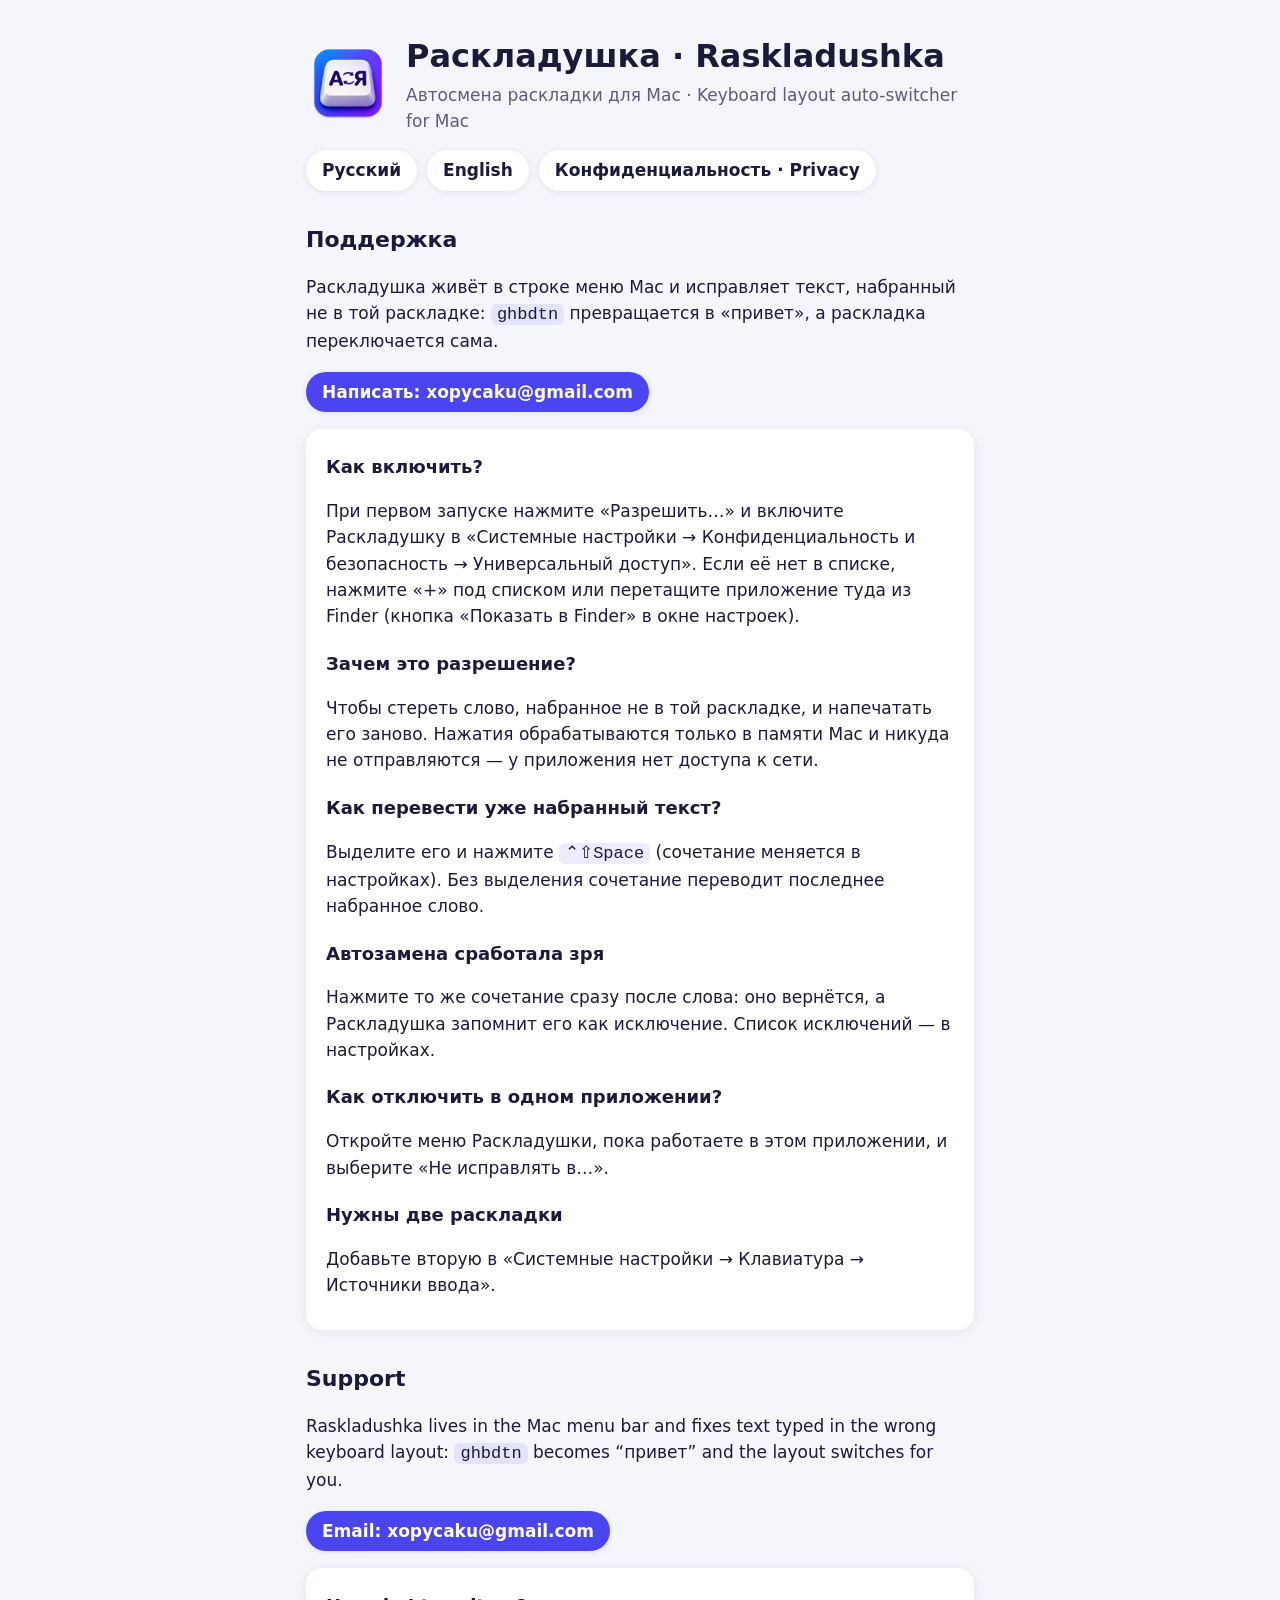
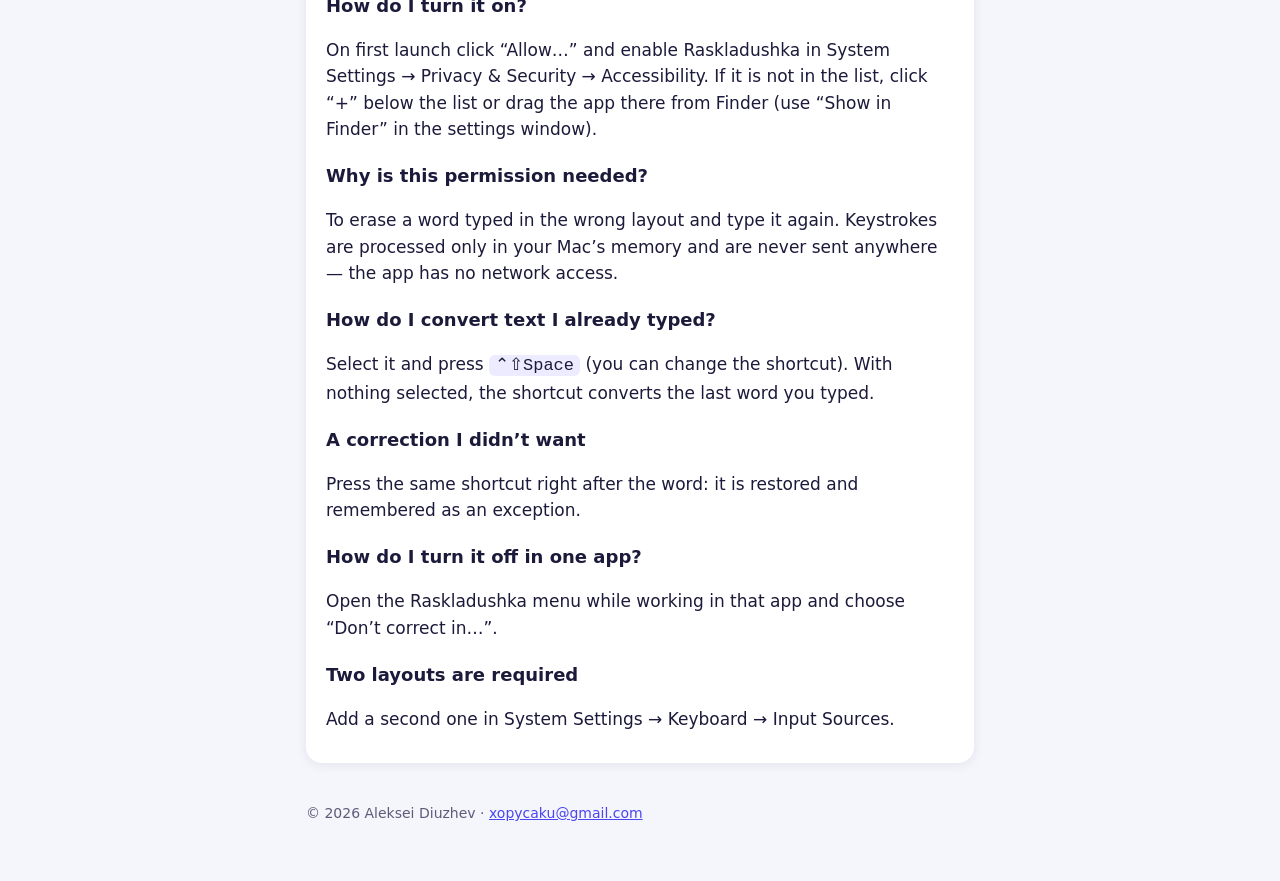
==== index.html @ 7c5e3231 "Raskladushka: support and privacy pages" ====
<!doctype html>
<html lang="ru">
<head>
<meta charset="utf-8">
<meta name="viewport" content="width=device-width, initial-scale=1">
<title>Раскладушка: поддержка</title>
<link rel="icon" href="icon.png">
<link rel="stylesheet" href="style.css">
</head>
<body>
<main>
  <header>
    <img src="icon.png" alt="">
    <div>
      <h1>Раскладушка · Raskladushka</h1>
      <div class="muted">Автосмена раскладки для Mac · Keyboard layout auto-switcher for Mac</div>
    </div>
  </header>
  <nav><a href="#ru">Русский</a><a href="#en">English</a><a href="privacy.html">Конфиденциальность · Privacy</a></nav>

  <section id="ru">
    <h2>Поддержка</h2>
    <p>Раскладушка живёт в строке меню Mac и исправляет текст, набранный не в той раскладке:
      <code>ghbdtn</code> превращается в «привет», а раскладка переключается сама.</p>
    <p><a class="button" href="mailto:xopycaku@gmail.com?subject=Raskladushka">Написать: xopycaku@gmail.com</a></p>
    <div class="panel">
      <h3>Как включить?</h3>
      <p>При первом запуске нажмите «Разрешить…» и включите Раскладушку в «Системные настройки →
        Конфиденциальность и безопасность → Универсальный доступ». Если её нет в списке, нажмите «+» под списком
        или перетащите приложение туда из Finder (кнопка «Показать в Finder» в окне настроек).</p>
      <h3>Зачем это разрешение?</h3>
      <p>Чтобы стереть слово, набранное не в той раскладке, и напечатать его заново. Нажатия обрабатываются
        только в памяти Mac и никуда не отправляются — у приложения нет доступа к сети.</p>
      <h3>Как перевести уже набранный текст?</h3>
      <p>Выделите его и нажмите <code>⌃⇧Space</code> (сочетание меняется в настройках). Без выделения
        сочетание переводит последнее набранное слово.</p>
      <h3>Автозамена сработала зря</h3>
      <p>Нажмите то же сочетание сразу после слова: оно вернётся, а Раскладушка запомнит его как исключение.
        Список исключений — в настройках.</p>
      <h3>Как отключить в одном приложении?</h3>
      <p>Откройте меню Раскладушки, пока работаете в этом приложении, и выберите «Не исправлять в…».</p>
      <h3>Нужны две раскладки</h3>
      <p>Добавьте вторую в «Системные настройки → Клавиатура → Источники ввода».</p>
    </div>
  </section>

  <section id="en">
    <h2>Support</h2>
    <p>Raskladushka lives in the Mac menu bar and fixes text typed in the wrong keyboard layout:
      <code>ghbdtn</code> becomes “привет” and the layout switches for you.</p>
    <p><a class="button" href="mailto:xopycaku@gmail.com?subject=Raskladushka">Email: xopycaku@gmail.com</a></p>
    <div class="panel">
      <h3>How do I turn it on?</h3>
      <p>On first launch click “Allow…” and enable Raskladushka in System Settings → Privacy &amp; Security →
        Accessibility. If it is not in the list, click “+” below the list or drag the app there from Finder
        (use “Show in Finder” in the settings window).</p>
      <h3>Why is this permission needed?</h3>
      <p>To erase a word typed in the wrong layout and type it again. Keystrokes are processed only in your
        Mac’s memory and are never sent anywhere — the app has no network access.</p>
      <h3>How do I convert text I already typed?</h3>
      <p>Select it and press <code>⌃⇧Space</code> (you can change the shortcut). With nothing selected, the
        shortcut converts the last word you typed.</p>
      <h3>A correction I didn’t want</h3>
      <p>Press the same shortcut right after the word: it is restored and remembered as an exception.</p>
      <h3>How do I turn it off in one app?</h3>
      <p>Open the Raskladushka menu while working in that app and choose “Don’t correct in…”.</p>
      <h3>Two layouts are required</h3>
      <p>Add a second one in System Settings → Keyboard → Input Sources.</p>
    </div>
  </section>
  <footer class="muted">© 2026 Aleksei Diuzhev · <a href="mailto:xopycaku@gmail.com">xopycaku@gmail.com</a></footer>
</main>
</body>
</html>
---- style.css ----
:root { --bg: #f5f6fb; --card: #fff; --ink: #1c1a3a; --muted: #5d5b7a; --accent: #4a45f0; }
@media (prefers-color-scheme: dark) { :root { --bg: #12112a; --card: #1d1c3d; --ink: #f1f0ff; --muted: #a9a7cc; --accent: #8f8bff; } }
* { box-sizing: border-box; }
body { margin: 0; background: var(--bg); color: var(--ink); font: 17px/1.55 system-ui, -apple-system, "Segoe UI", sans-serif; }
main { max-width: 700px; margin: 0 auto; padding: 32px 16px 64px; }
header { display: flex; align-items: center; gap: 16px; margin-bottom: 8px; }
header img { width: 84px; height: 84px; }
h1 { font-size: 32px; margin: 0; font-weight: 800; }
h2 { font-size: 22px; margin: 32px 0 8px; }
h3 { font-size: 18px; margin: 20px 0 4px; }
.muted { color: var(--muted); }
.panel { background: var(--card); border-radius: 16px; padding: 4px 20px 14px; margin: 16px 0; box-shadow: 0 2px 12px rgba(30, 20, 90, .08); }
nav { display: flex; gap: 10px; flex-wrap: wrap; margin: 16px 0 8px; }
nav a, .button { display: inline-block; padding: 7px 16px; border-radius: 999px; text-decoration: none; font-weight: 600; background: var(--card); color: var(--ink); box-shadow: 0 1px 6px rgba(30, 20, 90, .1); }
.button { background: var(--accent); color: #fff; }
a { color: var(--accent); }
code { background: rgba(120, 115, 255, .14); padding: 1px 6px; border-radius: 6px; }
footer { margin-top: 40px; font-size: 14px; }
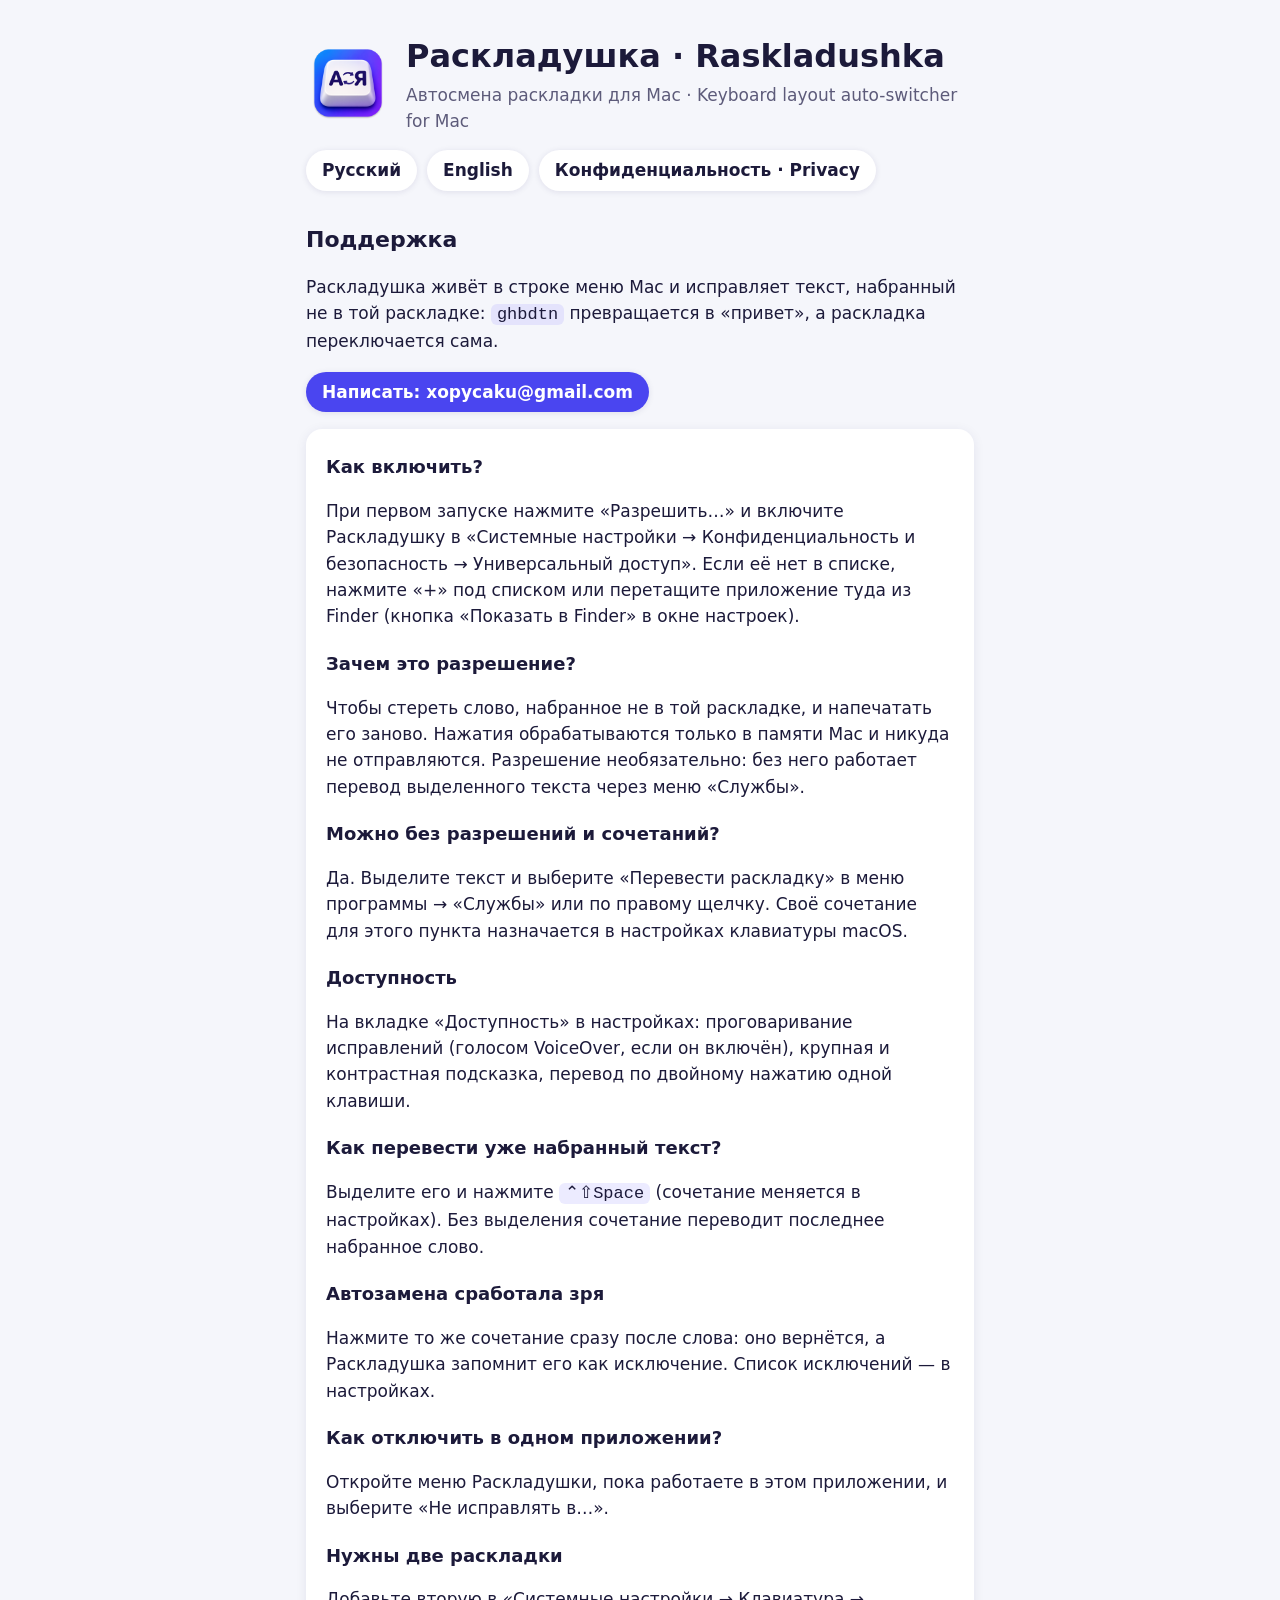
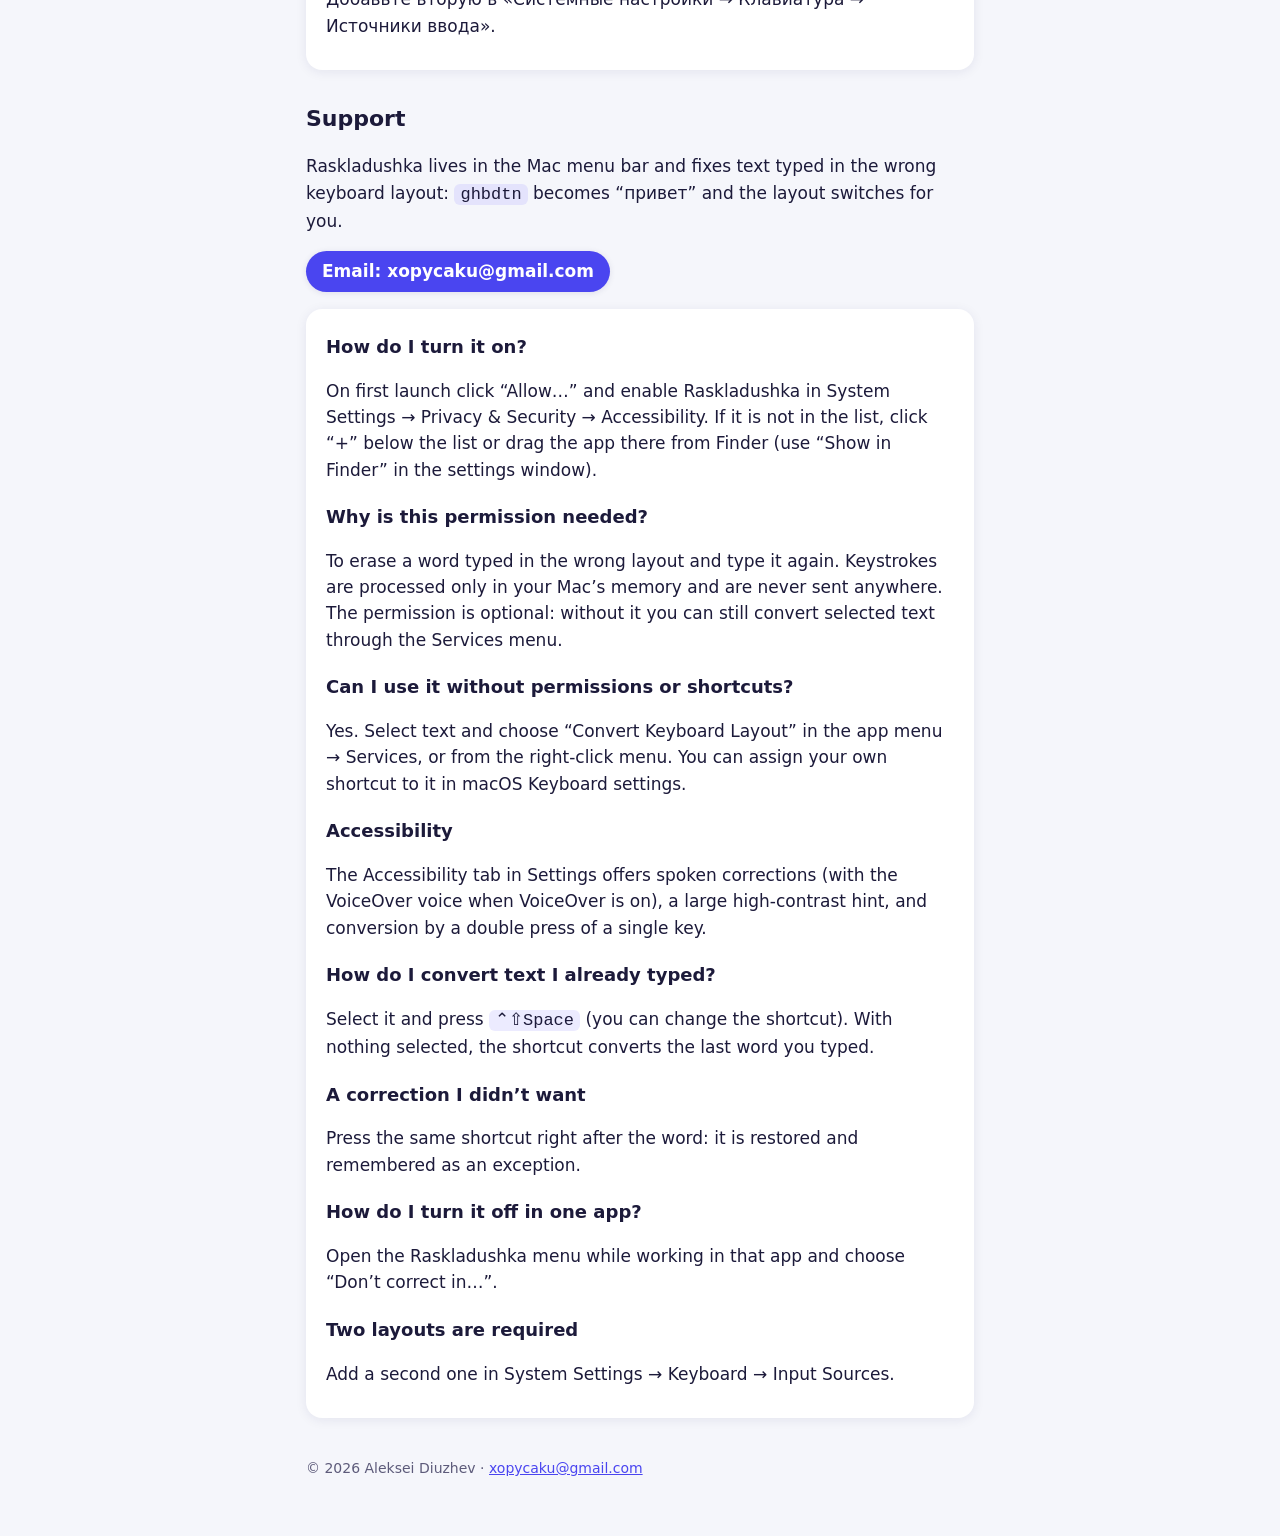
==== commit 5cd54850: "Support and privacy pages for 1.3: optional permission, Services menu, accessibility Co-Authored-By:" ====
--- a/index.html
+++ b/index.html
@@ -30,7 +30,14 @@
         или перетащите приложение туда из Finder (кнопка «Показать в Finder» в окне настроек).</p>
       <h3>Зачем это разрешение?</h3>
       <p>Чтобы стереть слово, набранное не в той раскладке, и напечатать его заново. Нажатия обрабатываются
-        только в памяти Mac и никуда не отправляются — у приложения нет доступа к сети.</p>
+        только в памяти Mac и никуда не отправляются. Разрешение необязательно: без него работает перевод
+        выделенного текста через меню «Службы».</p>
+      <h3>Можно без разрешений и сочетаний?</h3>
+      <p>Да. Выделите текст и выберите «Перевести раскладку» в меню программы → «Службы» или по правому
+        щелчку. Своё сочетание для этого пункта назначается в настройках клавиатуры macOS.</p>
+      <h3>Доступность</h3>
+      <p>На вкладке «Доступность» в настройках: проговаривание исправлений (голосом VoiceOver, если он
+        включён), крупная и контрастная подсказка, перевод по двойному нажатию одной клавиши.</p>
       <h3>Как перевести уже набранный текст?</h3>
       <p>Выделите его и нажмите <code>⌃⇧Space</code> (сочетание меняется в настройках). Без выделения
         сочетание переводит последнее набранное слово.</p>
@@ -56,7 +63,14 @@
         (use “Show in Finder” in the settings window).</p>
       <h3>Why is this permission needed?</h3>
       <p>To erase a word typed in the wrong layout and type it again. Keystrokes are processed only in your
-        Mac’s memory and are never sent anywhere — the app has no network access.</p>
+        Mac’s memory and are never sent anywhere. The permission is optional: without it you can still convert
+        selected text through the Services menu.</p>
+      <h3>Can I use it without permissions or shortcuts?</h3>
+      <p>Yes. Select text and choose “Convert Keyboard Layout” in the app menu → Services, or from the
+        right-click menu. You can assign your own shortcut to it in macOS Keyboard settings.</p>
+      <h3>Accessibility</h3>
+      <p>The Accessibility tab in Settings offers spoken corrections (with the VoiceOver voice when VoiceOver
+        is on), a large high-contrast hint, and conversion by a double press of a single key.</p>
       <h3>How do I convert text I already typed?</h3>
       <p>Select it and press <code>⌃⇧Space</code> (you can change the shortcut). With nothing selected, the
         shortcut converts the last word you typed.</p>
